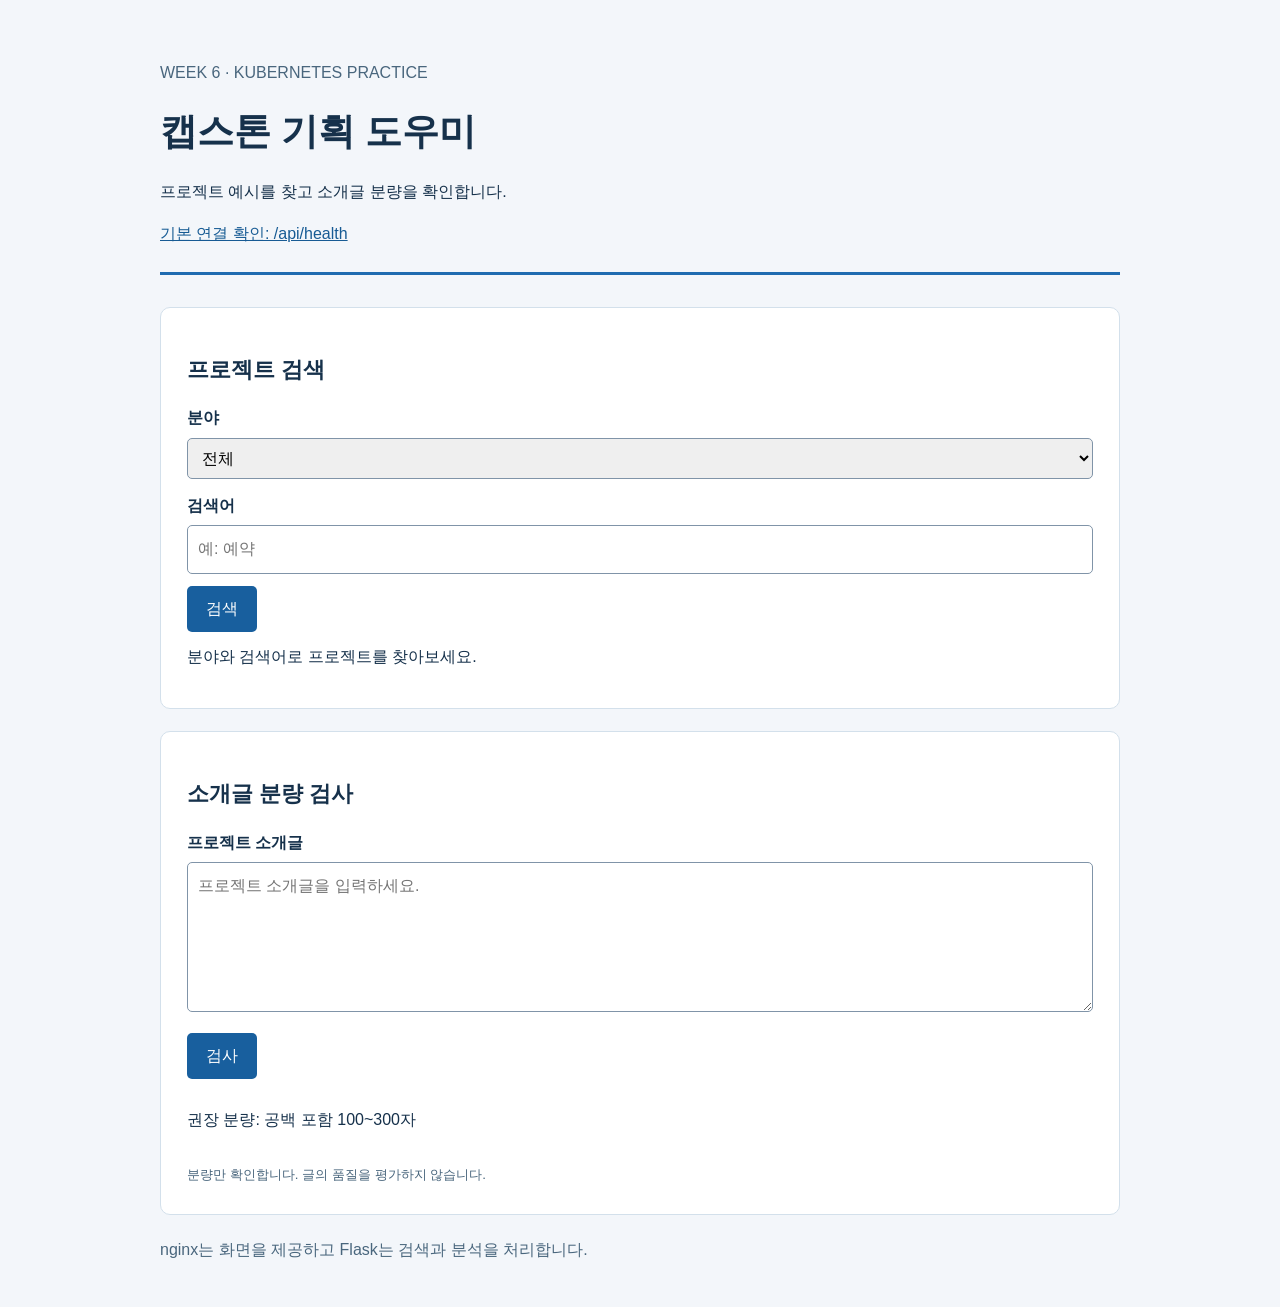
==== nginx/html/index.html @ 86323d18 "Add standalone week 6 Kubernetes lab and student guide" ====
<!doctype html><html lang="ko"><head><meta charset="utf-8"><meta name="viewport" content="width=device-width,initial-scale=1"><title>캡스톤 기획 도우미</title><link rel="stylesheet" href="style.css"><script defer src="app.js"></script></head>
<body><main><header><p class="eyebrow">WEEK 6 · KUBERNETES PRACTICE</p><h1>캡스톤 기획 도우미</h1><p>프로젝트 예시를 찾고 소개글 분량을 확인합니다.</p><a href="/api/health" target="_blank" rel="noopener">기본 연결 확인: /api/health</a></header>
<section><h2>프로젝트 검색</h2><form id="search-form"><label for="category">분야</label><select id="category"><option value="all">전체</option><option value="web">웹</option><option value="iot">IoT</option><option value="ai">AI</option></select><label for="query">검색어</label><input id="query" placeholder="예: 예약"><button>검색</button></form><div id="search-result" class="result" aria-live="polite">분야와 검색어로 프로젝트를 찾아보세요.</div></section>
<section><h2>소개글 분량 검사</h2><form id="analyze-form"><label for="intro">프로젝트 소개글</label><textarea id="intro" maxlength="5000" placeholder="프로젝트 소개글을 입력하세요." required></textarea><button>검사</button></form><p id="analyze-result" class="result" aria-live="polite">권장 분량: 공백 포함 100~300자</p><small>분량만 확인합니다. 글의 품질을 평가하지 않습니다.</small></section><footer>nginx는 화면을 제공하고 Flask는 검색과 분석을 처리합니다.</footer></main></body></html>
---- nginx/html/style.css ----
:root{font-family:"Malgun Gothic",sans-serif;color:#16314b;background:#f3f6fa;line-height:1.65}
body{margin:0}main{max-width:960px;margin:auto;padding:44px 24px}header{border-bottom:3px solid #206bb0;padding-bottom:24px;margin-bottom:32px}
h1{font-size:2.3rem;margin:10px 0}h2{font-size:1.35rem}section{background:white;padding:26px;margin:22px 0;border:1px solid #d3e0eb;border-radius:10px}
label{display:block;font-weight:700;margin:14px 0 6px}input,select,textarea{box-sizing:border-box;width:100%;font:inherit;padding:10px;border:1px solid #8094a8;border-radius:5px}
textarea{min-height:150px}button,.link{font:inherit;color:white;background:#185f9e;padding:10px 19px;border:0;border-radius:5px;cursor:pointer;display:inline-block;margin-top:12px}
button:disabled{opacity:.6}a{color:#175b94}small,.eyebrow{color:#49667d}.result{padding:12px 0;white-space:pre-wrap}.error{color:#b32f30}li{margin:9px 0}footer{color:#49667d}
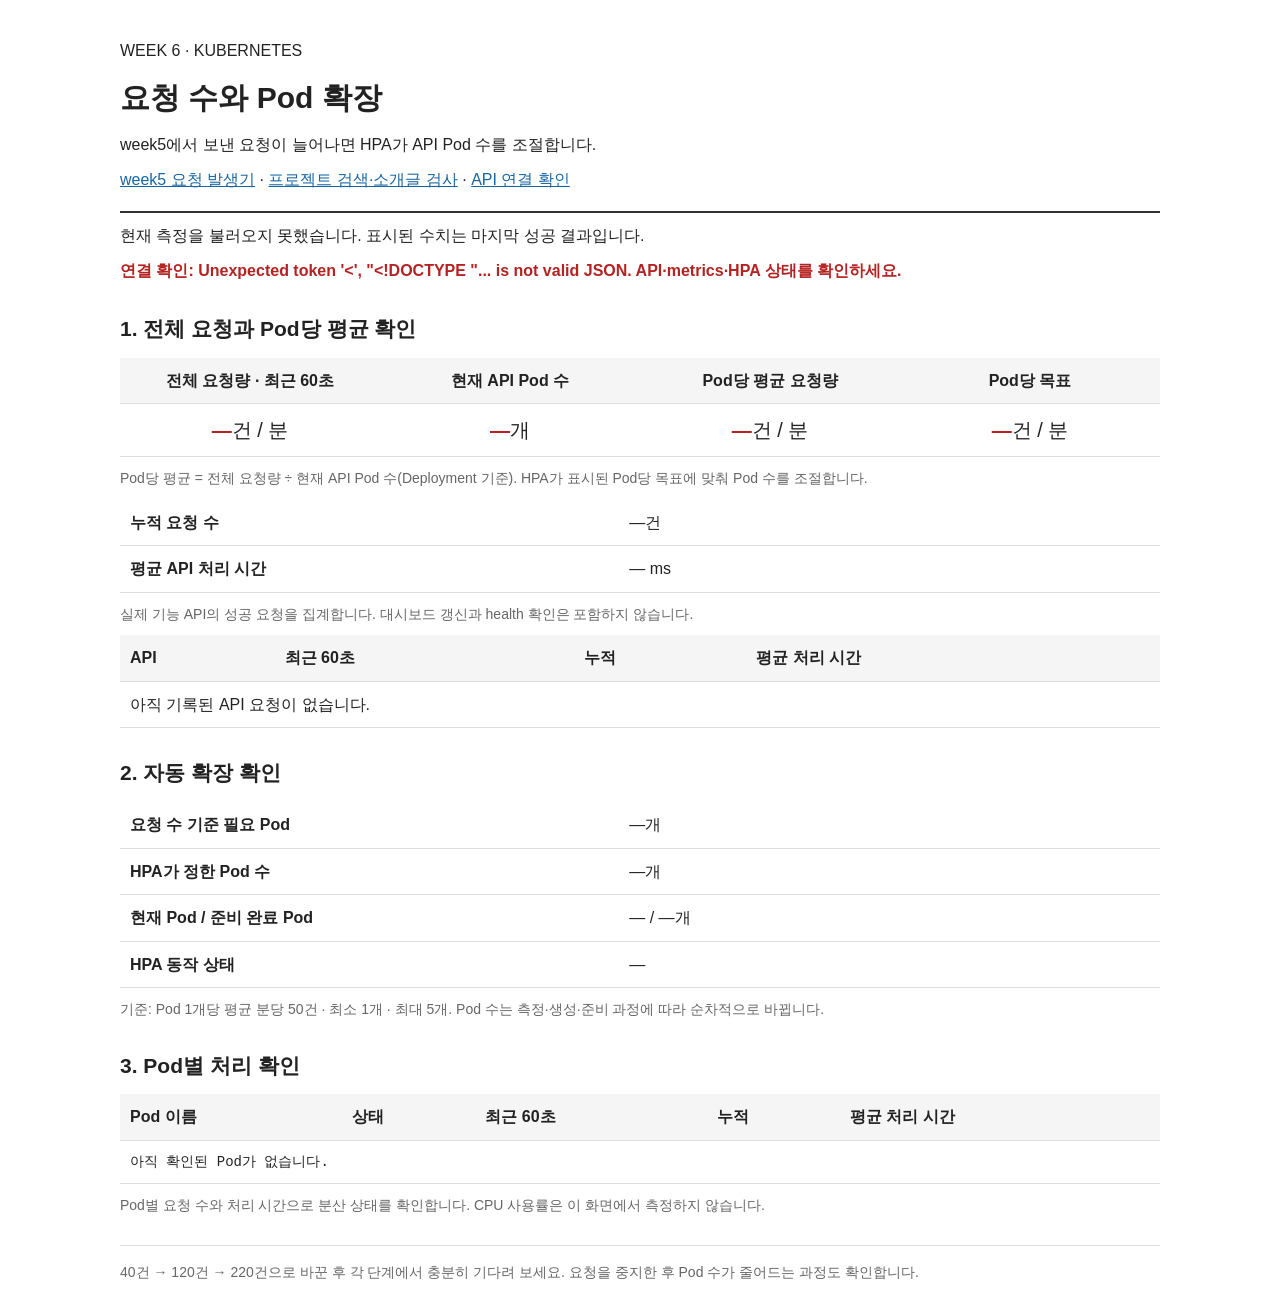
==== commit 3eac3bc7: "Add request-based HPA lab and Compose sender dashboard" ====
--- a/nginx/html/index.html
+++ b/nginx/html/index.html
@@ -1,4 +1,37 @@
-<!doctype html><html lang="ko"><head><meta charset="utf-8"><meta name="viewport" content="width=device-width,initial-scale=1"><title>캡스톤 기획 도우미</title><link rel="stylesheet" href="style.css"><script defer src="app.js"></script></head>
-<body><main><header><p class="eyebrow">WEEK 6 · KUBERNETES PRACTICE</p><h1>캡스톤 기획 도우미</h1><p>프로젝트 예시를 찾고 소개글 분량을 확인합니다.</p><a href="/api/health" target="_blank" rel="noopener">기본 연결 확인: /api/health</a></header>
-<section><h2>프로젝트 검색</h2><form id="search-form"><label for="category">분야</label><select id="category"><option value="all">전체</option><option value="web">웹</option><option value="iot">IoT</option><option value="ai">AI</option></select><label for="query">검색어</label><input id="query" placeholder="예: 예약"><button>검색</button></form><div id="search-result" class="result" aria-live="polite">분야와 검색어로 프로젝트를 찾아보세요.</div></section>
-<section><h2>소개글 분량 검사</h2><form id="analyze-form"><label for="intro">프로젝트 소개글</label><textarea id="intro" maxlength="5000" placeholder="프로젝트 소개글을 입력하세요." required></textarea><button>검사</button></form><p id="analyze-result" class="result" aria-live="polite">권장 분량: 공백 포함 100~300자</p><small>분량만 확인합니다. 글의 품질을 평가하지 않습니다.</small></section><footer>nginx는 화면을 제공하고 Flask는 검색과 분석을 처리합니다.</footer></main></body></html>
+<!doctype html>
+<html lang="ko">
+<head><meta charset="utf-8"><meta name="viewport" content="width=device-width,initial-scale=1">
+<title>week6 Kubernetes 대시보드</title><link rel="stylesheet" href="dashboard.css"><script defer src="dashboard.js"></script></head>
+<body><main>
+<header><p>WEEK 6 · KUBERNETES</p><h1>요청 수와 Pod 확장</h1>
+<p>week5에서 보낸 요청이 늘어나면 HPA가 API Pod 수를 조절합니다.</p>
+<nav><a href="http://localhost:8090" target="_blank" rel="noopener">week5 요청 발생기</a> ·
+<a href="/projects.html">프로젝트 검색·소개글 검사</a> ·
+<a href="/api/health" target="_blank" rel="noopener">API 연결 확인</a></nav></header>
+<p id="connection" role="status">대시보드 연결 확인 중</p><p id="error" class="error" role="alert"></p>
+<section><h2>1. 전체 요청과 Pod당 평균 확인</h2>
+<div class="table-scroll"><table class="summary"><thead><tr><th>전체 요청량 · 최근 60초</th><th>현재 API Pod 수</th><th>Pod당 평균 요청량</th><th>Pod당 목표</th></tr></thead>
+<tbody><tr><td><strong id="rpm">—</strong>건 / 분</td><td><strong id="average-pods">—</strong>개</td><td><strong id="pod-average">—</strong>건 / 분</td><td><strong id="target">—</strong>건 / 분</td></tr></tbody></table></div>
+<p class="note">Pod당 평균 = 전체 요청량 ÷ 현재 API Pod 수(Deployment 기준). HPA가 표시된 Pod당 목표에 맞춰 Pod 수를 조절합니다.</p>
+<table><tbody>
+<tr><th>누적 요청 수</th><td><span id="total">—</span>건</td></tr>
+<tr><th>평균 API 처리 시간</th><td><span id="latency">—</span> ms</td></tr>
+</tbody></table><p class="note">실제 기능 API의 성공 요청을 집계합니다. 대시보드 갱신과 health 확인은 포함하지 않습니다.</p>
+<div class="table-scroll"><table><thead><tr><th>API</th><th>최근 60초</th><th>누적</th><th>평균 처리 시간</th></tr></thead>
+<tbody id="endpoint-rows"><tr><td colspan="4">아직 기록된 API 요청이 없습니다.</td></tr></tbody></table></div>
+</section>
+<section><h2>2. 자동 확장 확인</h2>
+<table><tbody>
+<tr><th>요청 수 기준 필요 Pod</th><td><span id="recommended">—</span>개</td></tr>
+<tr><th>HPA가 정한 Pod 수</th><td><span id="desired">—</span>개</td></tr>
+<tr><th>현재 Pod / 준비 완료 Pod</th><td><span id="current">—</span> / <span id="ready">—</span>개</td></tr>
+<tr><th>HPA 동작 상태</th><td id="hpa-status">—</td></tr>
+</tbody></table><p class="note">기준: Pod 1개당 평균 분당 <span id="rule-target">50</span>건 · 최소 <span id="rule-min">1</span>개 · 최대 <span id="rule-max">5</span>개. Pod 수는 측정·생성·준비 과정에 따라 순차적으로 바뀝니다.</p>
+</section>
+<section><h2>3. Pod별 처리 확인</h2>
+<div class="table-scroll"><table><thead><tr><th>Pod 이름</th><th>상태</th><th>최근 60초</th><th>누적</th><th>평균 처리 시간</th></tr></thead>
+<tbody id="pod-rows"><tr><td colspan="5">아직 확인된 Pod가 없습니다.</td></tr></tbody></table></div>
+<p class="note">Pod별 요청 수와 처리 시간으로 분산 상태를 확인합니다. CPU 사용률은 이 화면에서 측정하지 않습니다.</p>
+</section>
+<footer>40건 → 120건 → 220건으로 바꾼 후 각 단계에서 충분히 기다려 보세요. 요청을 중지한 후 Pod 수가 줄어드는 과정도 확인합니다.</footer>
+</main></body></html>
--- a/nginx/html/dashboard.css
+++ b/nginx/html/dashboard.css
@@ -0,0 +1 @@
+body{margin:0;font:16px/1.6 "Malgun Gothic",sans-serif;color:#222;background:#fff}main{max-width:1040px;margin:auto;padding:28px 24px}header{border-bottom:2px solid #333;padding-bottom:18px}h1{font-size:30px;margin:6px 0}h2{font-size:21px;margin:28px 0 12px}p{margin:10px 0}a{color:#1765a4}table{width:100%;border-collapse:collapse}th,td{text-align:left;padding:10px;border-bottom:1px solid #ddd}section>table th{width:48%;font-weight:600}thead th{background:#f5f5f5;font-weight:600}.summary{min-width:680px}.summary th,.summary td{width:25%;text-align:center}.summary td{font-size:20px}.note,footer{color:#666;font-size:14px}footer{border-top:1px solid #ddd;padding-top:15px;margin-top:28px}.error{color:#b52222;font-weight:600;min-height:1em}.table-scroll{overflow-x:auto}#pod-rows td:first-child{font-family:Consolas,monospace;font-size:14px}strong{color:#b52222}
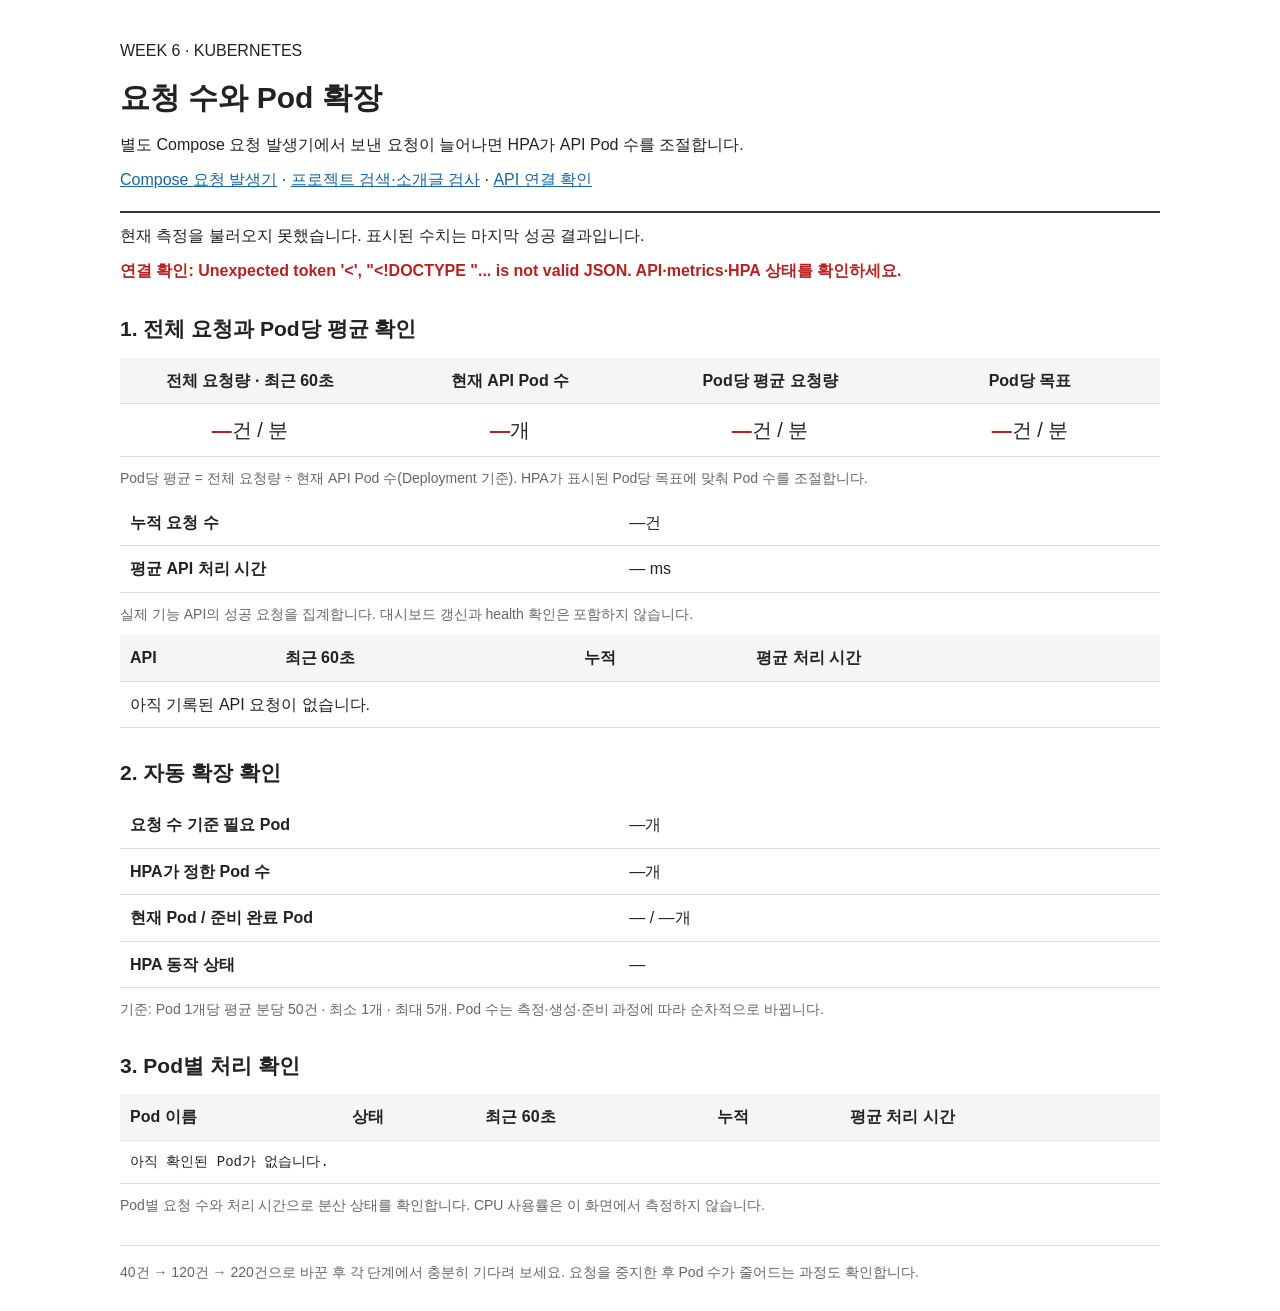
==== commit a8ed0942: "Separate Compose sender and simplify HPA observation assignment" ====
--- a/nginx/html/index.html
+++ b/nginx/html/index.html
@@ -4,8 +4,8 @@
 <title>week6 Kubernetes 대시보드</title><link rel="stylesheet" href="dashboard.css"><script defer src="dashboard.js"></script></head>
 <body><main>
 <header><p>WEEK 6 · KUBERNETES</p><h1>요청 수와 Pod 확장</h1>
-<p>week5에서 보낸 요청이 늘어나면 HPA가 API Pod 수를 조절합니다.</p>
-<nav><a href="http://localhost:8090" target="_blank" rel="noopener">week5 요청 발생기</a> ·
+<p>별도 Compose 요청 발생기에서 보낸 요청이 늘어나면 HPA가 API Pod 수를 조절합니다.</p>
+<nav><a href="http://localhost:8090" target="_blank" rel="noopener">Compose 요청 발생기</a> ·
 <a href="/projects.html">프로젝트 검색·소개글 검사</a> ·
 <a href="/api/health" target="_blank" rel="noopener">API 연결 확인</a></nav></header>
 <p id="connection" role="status">대시보드 연결 확인 중</p><p id="error" class="error" role="alert"></p>
